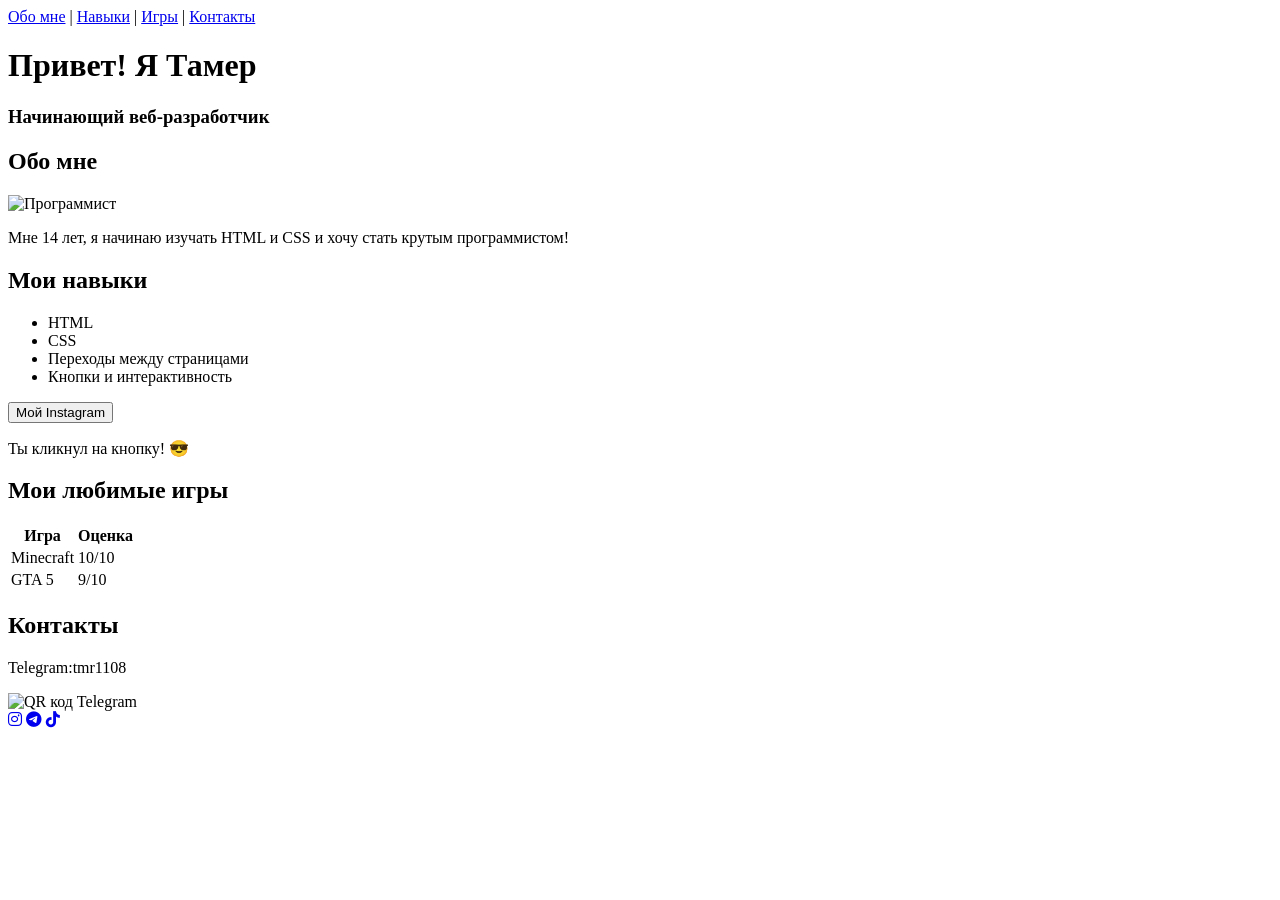
==== index.html @ 44abca5b "Add files via upload" ====
<!DOCTYPE html>
<html lang="ru">
<head>
    <meta charset="UTF-8">
    <title>Визитка Тамера</title>
    <link rel="stylesheet" href="style.css">
    <link rel="stylesheet" href="https://cdnjs.cloudflare.com/ajax/libs/font-awesome/6.4.2/css/all.min.css">
</head>
<body>

    <!-- Меню навигации -->
    <nav>
        <a href="#about">Обо мне</a> |
        <a href="#skills">Навыки</a> |
        <a href="#games">Игры</a> |
        <a href="#contacts">Контакты</a>
    </nav>

    <!-- Заголовок -->
    <header>
        <h1 class="animated">Привет! Я Тамер</h1>
        <h3>Начинающий веб-разработчик</h3>
    </header>

    <!-- Секция "Обо мне" -->
    <section id="about">
        <h2>Обо мне</h2>
        <img src="https://images.unsplash.com/photo-1517430816045-df4b7de11d1d" width="250" alt="Программист">
        <p>Мне 14 лет, я начинаю изучать HTML и CSS и хочу стать крутым программистом!</p>
    </section>

    <!-- Секция "Навыки" -->
    <section id="skills">
        <h2>Мои навыки</h2>
        <ul>
            <li>HTML</li>
            <li>CSS</li>
            <li>Переходы между страницами</li>
            <li>Кнопки и интерактивность</li>
        </ul>
        <button onclick="showMessage()">Мой Instagram</button>
        <p class="message">Ты кликнул на кнопку! 😎</p>
    </section>

    <!-- Секция "Игры" -->
    <section id="games">
        <h2>Мои любимые игры</h2>
        <table>
            <tr>
                <th>Игра</th>
                <th>Оценка</th>
            </tr>
            <tr>
                <td>Minecraft</td>
                <td>10/10</td>
            </tr>
            <tr>
                <td>GTA 5</td>
                <td>9/10</td>
            </tr>
        </table>
    </section>

    <!-- Секция "Контакты" -->
    <section id="contacts">
        <h2>Контакты</h2>
        <p>Telegram:tmr1108</p>
        <img src="https://api.qrserver.com/v1/create-qr-code/?size=200x200&data=https://t.me/Tmr1108" width="200" alt="QR код Telegram">
        <div class="socials">
               <a href="https://www.instagram.com/Tmr1108/" target="_blank"><i class="fab fa-instagram"></i></a>
    <a href="https://t.me/Tmr1108" target="_blank"><i class="fab fa-telegram"></i></a>
    <a href="https://www.tiktok.com/@Tmr1108" target="_blank"><i class="fab fa-tiktok"></i></a>
</div>

        </div>
    </section>

    <!-- JS -->
    <script>
        // Появление секций при прокрутке
        const sections = document.querySelectorAll("section");

        window.addEventListener("scroll", () => {
            const triggerBottom = window.innerHeight / 5 * 4;

            sections.forEach(section => {
                const sectionTop = section.getBoundingClientRect().top;
                if(sectionTop < triggerBottom) {
                    section.classList.add("visible");
                }
            });
        });

        // Всплывающее сообщение при клике на кнопку
        function showMessage() {
            const msg = document.querySelector(".message");
            msg.style.opacity = "1";
            setTimeout(() => { msg.style.opacity = "0"; }, 2000);
            window.open('https://www.instagram.com/Tmr1108/', '_blank');
        }
    </script>

</body>
</html>
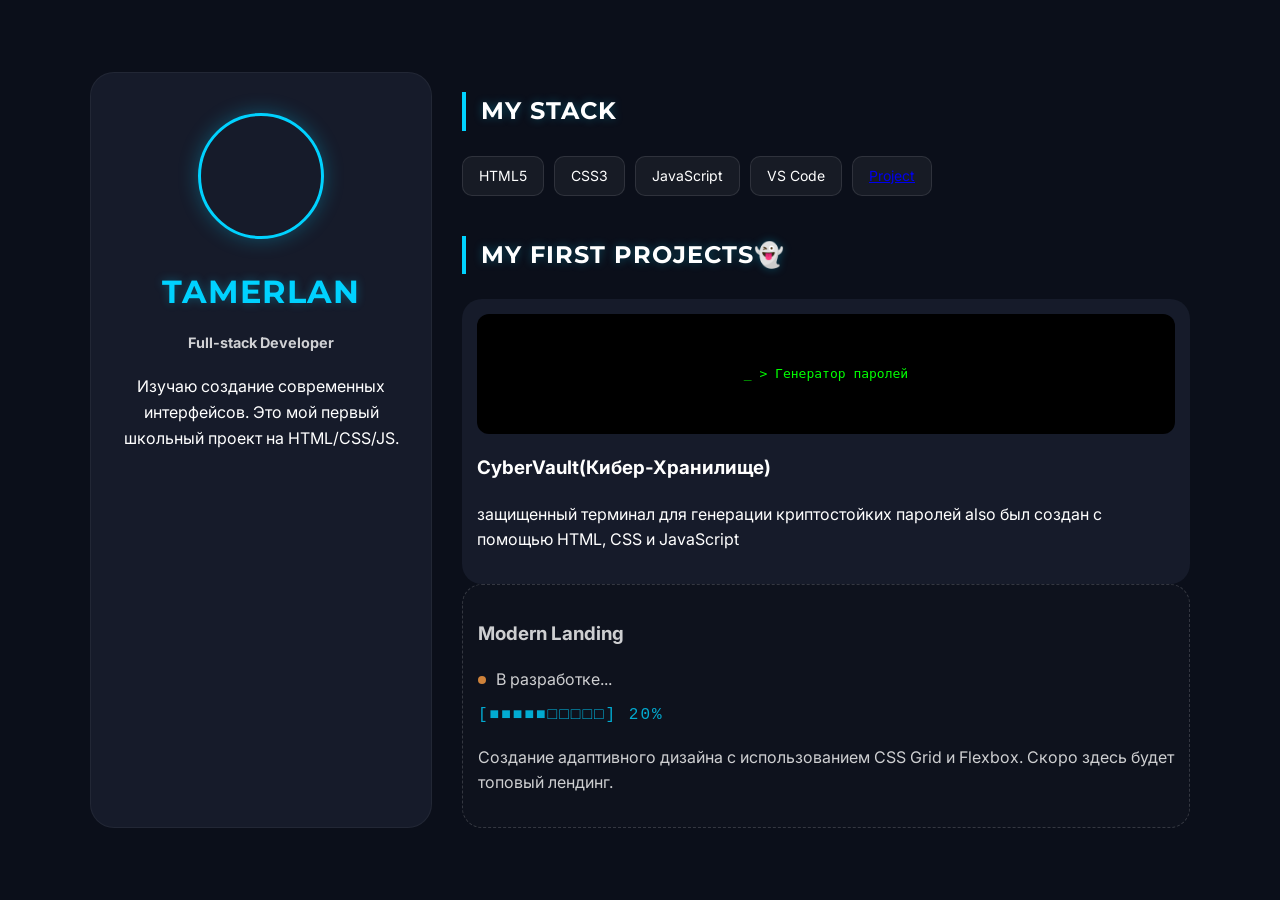
==== commit 61e56957: "Add files via upload" ====
--- a/index.html
+++ b/index.html
@@ -2,103 +2,58 @@
 <html lang="ru">
 <head>
     <meta charset="UTF-8">
-    <title>Визитка Тамера</title>
+    <meta name="viewport" content="width=device-width, initial-scale=1.0">
+    <title>Тамерлан | Portfolio</title>
     <link rel="stylesheet" href="style.css">
-    <link rel="stylesheet" href="https://cdnjs.cloudflare.com/ajax/libs/font-awesome/6.4.2/css/all.min.css">
+    <link href="https://fonts.googleapis.com/css2?family=Inter:wght@400;700&family=Montserrat:wght@800&display=swap" rel="stylesheet">
 </head>
 <body>
+    <script src="index.js"></script>
+    <div class="container">
+        <aside class="profile-card">
+            <div class="avatar-placeholder"></div> 
+            <h1>Tamerlan</h1>
+            <p class="status">Full-stack Developer</p>
+            <div class="about-me">
+                <p>Изучаю создание современных интерфейсов. Это мой первый школьный проект на HTML/CSS/JS.</p>
+            </div>
+        </aside>
 
-    <!-- Меню навигации -->
-    <nav>
-        <a href="#about">Обо мне</a> |
-        <a href="#skills">Навыки</a> |
-        <a href="#games">Игры</a> |
-        <a href="#contacts">Контакты</a>
-    </nav>
+        <main class="main-content">
+            <section class="skills-section">
+                <h2>My stack</h2>
+                <div class="skills-grid">
+                    <div class="skill-badge">HTML5</div>
+                    <div class="skill-badge">CSS3</div>
+                    <div class="skill-badge">JavaScript</div>
+                    <div class="skill-badge">VS Code</div>
+                    <a href="vizitka.html" 
+                    class="skill-badge">Project</a>
+                </div>
+            </section>
 
-    <!-- Заголовок -->
-    <header>
-        <h1 class="animated">Привет! Я Тамер</h1>
-        <h3>Начинающий веб-разработчик</h3>
-    </header>
-
-    <!-- Секция "Обо мне" -->
-    <section id="about">
-        <h2>Обо мне</h2>
-        <img src="https://images.unsplash.com/photo-1517430816045-df4b7de11d1d" width="250" alt="Программист">
-        <p>Мне 14 лет, я начинаю изучать HTML и CSS и хочу стать крутым программистом!</p>
-    </section>
-
-    <!-- Секция "Навыки" -->
-    <section id="skills">
-        <h2>Мои навыки</h2>
-        <ul>
-            <li>HTML</li>
-            <li>CSS</li>
-            <li>Переходы между страницами</li>
-            <li>Кнопки и интерактивность</li>
-        </ul>
-        <button onclick="showMessage()">Мой Instagram</button>
-        <p class="message">Ты кликнул на кнопку! 😎</p>
-    </section>
-
-    <!-- Секция "Игры" -->
-    <section id="games">
-        <h2>Мои любимые игры</h2>
-        <table>
-            <tr>
-                <th>Игра</th>
-                <th>Оценка</th>
-            </tr>
-            <tr>
-                <td>Minecraft</td>
-                <td>10/10</td>
-            </tr>
-            <tr>
-                <td>GTA 5</td>
-                <td>9/10</td>
-            </tr>
-        </table>
-    </section>
-
-    <!-- Секция "Контакты" -->
-    <section id="contacts">
-        <h2>Контакты</h2>
-        <p>Telegram:tmr1108</p>
-        <img src="https://api.qrserver.com/v1/create-qr-code/?size=200x200&data=https://t.me/Tmr1108" width="200" alt="QR код Telegram">
-        <div class="socials">
-               <a href="https://www.instagram.com/Tmr1108/" target="_blank"><i class="fab fa-instagram"></i></a>
-    <a href="https://t.me/Tmr1108" target="_blank"><i class="fab fa-telegram"></i></a>
-    <a href="https://www.tiktok.com/@Tmr1108" target="_blank"><i class="fab fa-tiktok"></i></a>
+            <section class="projects-section">
+                <h2>My first projects👻</h2>
+                    <div class="project-card">
+                        <div class="project-img terminal-style">_ > Генератор паролей</div>
+                        <h3>CyberVault(Кибер-Хранилище)</h3>
+                        <p>защищенный терминал для генерации криптостойких паролей also был создан с помощью HTML, CSS и JavaScript</p>
+                    </div>
+          
+            
+                <div class="project-card future-project">
+    <h3>Modern Landing</h3>
+    <div class="status-container">
+        <span class="pulse-dot"></span>
+        <span class="status-text">В разработке...</span>
+    </div>
+    <p class="loading-bar">[■■■■■□□□□□] 20%</p>
+    <p class="description">Создание адаптивного дизайна с использованием CSS Grid и Flexbox. Скоро здесь будет топовый лендинг.</p>
 </div>
-
-        </div>
-    </section>
-
-    <!-- JS -->
-    <script>
-        // Появление секций при прокрутке
-        const sections = document.querySelectorAll("section");
-
-        window.addEventListener("scroll", () => {
-            const triggerBottom = window.innerHeight / 5 * 4;
-
-            sections.forEach(section => {
-                const sectionTop = section.getBoundingClientRect().top;
-                if(sectionTop < triggerBottom) {
-                    section.classList.add("visible");
-                }
-            });
-        });
-
-        // Всплывающее сообщение при клике на кнопку
-        function showMessage() {
-            const msg = document.querySelector(".message");
-            msg.style.opacity = "1";
-            setTimeout(() => { msg.style.opacity = "0"; }, 2000);
-            window.open('https://www.instagram.com/Tmr1108/', '_blank');
-        }
-    </script>
-
+                </div>
+            </section>
+        </main>
+    </div>
+    <script src="script.js"></script>
 </body>
-</html>+</html>
--- a/style.css
+++ b/style.css
@@ -0,0 +1,283 @@
+h1, h2 {
+    text-shadow: 0 0 10px rgba(0, 210, 255, 0.3); /* Мягкое голубое свечение */
+}
+
+.profile-card h1 {
+    color: var(--accent);
+    transition: 0.3s;
+}
+
+.profile-card h1:hover {
+    text-shadow: 0 0 20px var(--accent);
+}
+
+body {
+    background-color: var(--bg);
+    color: var(--text);
+    font-family: 'Inter', sans-serif; 
+    margin: 0;
+    display: flex;
+    justify-content: center;
+    align-items: center;
+    min-height: 100vh;
+    line-height: 1.6;
+}
+
+h1, h2 {
+    font-family: 'Montserrat', sans-serif;
+    text-transform: uppercase; 
+    letter-spacing: 1px; 
+}
+
+.profile-card h1 {
+    font-size: 2rem;
+    margin-bottom: 5px;
+    color: var(--accent);
+}
+
+.status {
+    font-weight: 700;
+    opacity: 0.8;
+    font-size: 0.9rem;
+    margin-bottom: 20px;
+}
+
+.project-card {
+    position: relative;
+    overflow: hidden;
+}
+
+.project-card::before {
+    content: '';
+    position: absolute;
+    top: 0; left: -100%;
+    width: 100%; height: 100%;
+    background: linear-gradient(90deg, transparent, rgba(255,255,255,0.05), transparent);
+    transition: 0.5s;
+}
+
+.project-card:hover::before {
+    left: 100%; 
+}
+
+:root {
+    --bg: #0b0f1a;
+    --card-bg: #161b2a;
+    --accent: #00d2ff;
+    --text: #ffffff;
+}
+
+body {
+    background-color: var(--bg);
+    color: var(--text);
+    font-family: 'Inter', sans-serif;
+    margin: 0;
+    display: flex;
+    justify-content: center;
+    align-items: center;
+    min-height: 100vh;
+}
+
+.container {
+    display: flex;
+    width: 90%;
+    max-width: 1100px;
+    gap: 30px;
+    padding: 20px;
+}
+.profile-card {
+    background: var(--card-bg);
+    width: 300px;
+    padding: 40px 20px;
+    border-radius: 24px;
+    text-align: center;
+    border: 1px solid rgba(255,255,255,0.05);
+}
+
+.avatar-placeholder {
+    width: 120px;
+    height: 120px;
+    border-radius: 50%;
+    margin: 0 auto 20px;
+    box-shadow: 0 0 20px rgba(0, 210, 255, 0.3);
+    
+    background-image: url('me.jpg'); 
+    background-size: cover;          
+    background-position: center;     
+    border: 3px solid var(--accent); 
+}
+
+.main-content { flex: 1; }
+
+h2 { border-left: 4px solid var(--accent); padding-left: 15px; margin-bottom: 25px; }
+
+.skills-grid { display: flex; gap: 10px; flex-wrap: wrap; margin-bottom: 40px; }
+
+.skill-badge {
+    background: rgba(255,255,255,0.05);
+    padding: 8px 16px;
+    border-radius: 10px;
+    font-size: 14px;
+    border: 1px solid rgba(255,255,255,0.1);
+}
+
+.projects-grid {
+    display: grid;
+    grid-template-columns: 1fr 1fr;
+    gap: 20px;
+}
+
+.project-card {
+    background: var(--card-bg);
+    padding: 15px;
+    border-radius: 20px;
+    transition: 0.3s;
+}
+
+.project-card:hover { transform: translateY(-10px); background: #1f2638; }
+
+.project-img {
+    height: 120px;
+    background: #000;
+    border-radius: 12px;
+    margin-bottom: 15px;
+}
+
+.terminal-style { color: #0f0; display: flex; align-items: center; justify-content: center; font-family: monospace; }
+
+button {
+    background: var(--accent);
+    border: none;
+    padding: 12px 30px;
+    border-radius: 12px;
+    color: #000;
+    font-weight: bold;
+    cursor: pointer;
+    margin-top: 20px;
+}
+
+.password-box {
+    background: var(--card-bg); 
+    padding: 30px;
+    border-radius: 20px;
+    border: 1px solid rgba(0, 210, 255, 0.2);
+    max-width: 400px;
+    margin: 20px auto;
+}
+
+.result-container {
+    background: rgba(0, 0, 0, 0.3);
+    padding: 15px;
+    border-radius: 12px;
+    display: flex;
+    justify-content: space-between;
+    align-items: center;
+    margin-bottom: 20px;
+    border: 1px dashed var(--accent);
+}
+#password-display {
+    font-family: monospace;
+    font-size: 1.2rem;
+    color: var(--accent);
+}
+.main-btn {
+    width: 100%;
+    background: var(--accent);
+    color: #000;
+    border: none;
+    padding: 15px;
+    border-radius: 12px;
+    font-weight: bold;
+    cursor: pointer;
+    transition: 0.3s;
+}
+.login-section {
+    margin-top: 25px;
+    padding-top: 15px;
+    border-top: 1px solid rgba(255, 255, 255, 0.1);
+    text-align: center;
+}
+.login-style {
+    background: transparent;
+    color: #00d2ff;
+    border: 1px solid #00d2ff;
+    padding: 8px 20px;
+    border-radius: 10px;
+    cursor: pointer;
+    font-weight: bold;
+    transition: 0.3s;
+}
+.login-style:hover {
+    background: #00d2ff;
+    color: #000;
+    box-shadow: 0 0 15px #00d2ff;
+}
+.project-btn {
+    display: inline-block;
+    padding: 8px 20px;
+    background: #00d2ff; 
+    color: #000 !important; 
+    text-decoration: none;
+    border-radius: 50px;
+    font-weight: bold;
+    font-size: 0.9rem;
+    transition: 0.3s;
+    box-shadow: 0 0 10px rgba(0, 210, 255, 0.4);
+    margin-left: 15px;
+}
+.project-btn:hover {
+    transform: scale(1.05);
+    box-shadow: 0 0 20px rgba(0, 210, 255, 0.7);
+    background: #fff;
+}
+.status-container {
+    display: flex;
+    align-items: center;
+    gap: 10px;
+    margin-bottom: 10px;
+}
+.pulse-dot {
+    width: 8px;
+    height: 8px;
+    background-color: #ff9f43; 
+    border-radius: 50%;
+    box-shadow: 0 0 0 rgba(255, 159, 67, 0.4);
+    animation: pulse 1.5s infinite;
+}
+@keyframes pulse {
+    0% { transform: scale(0.95); box-shadow: 0 0 0 0 rgba(255, 159, 67, 0.7); }
+    70% { transform: scale(1); box-shadow: 0 0 0 10px rgba(255, 159, 67, 0); }
+    100% { transform: scale(0.95); box-shadow: 0 0 0 0 rgba(255, 159, 67, 0); }
+}
+.loading-bar {
+    font-family: 'Courier New', monospace;
+    color: #00d2ff;
+    letter-spacing: 2px;
+    margin: 5px 0;
+}
+
+.future-project {
+    border: 1px dashed rgba(255, 255, 255, 0.2) !important;
+    background: rgba(255, 255, 255, 0.02) !important;
+    opacity: 0.8;
+}
+
+
+
+
+
+
+
+
+
+
+
+
+
+
+
+
+
+
+
+
